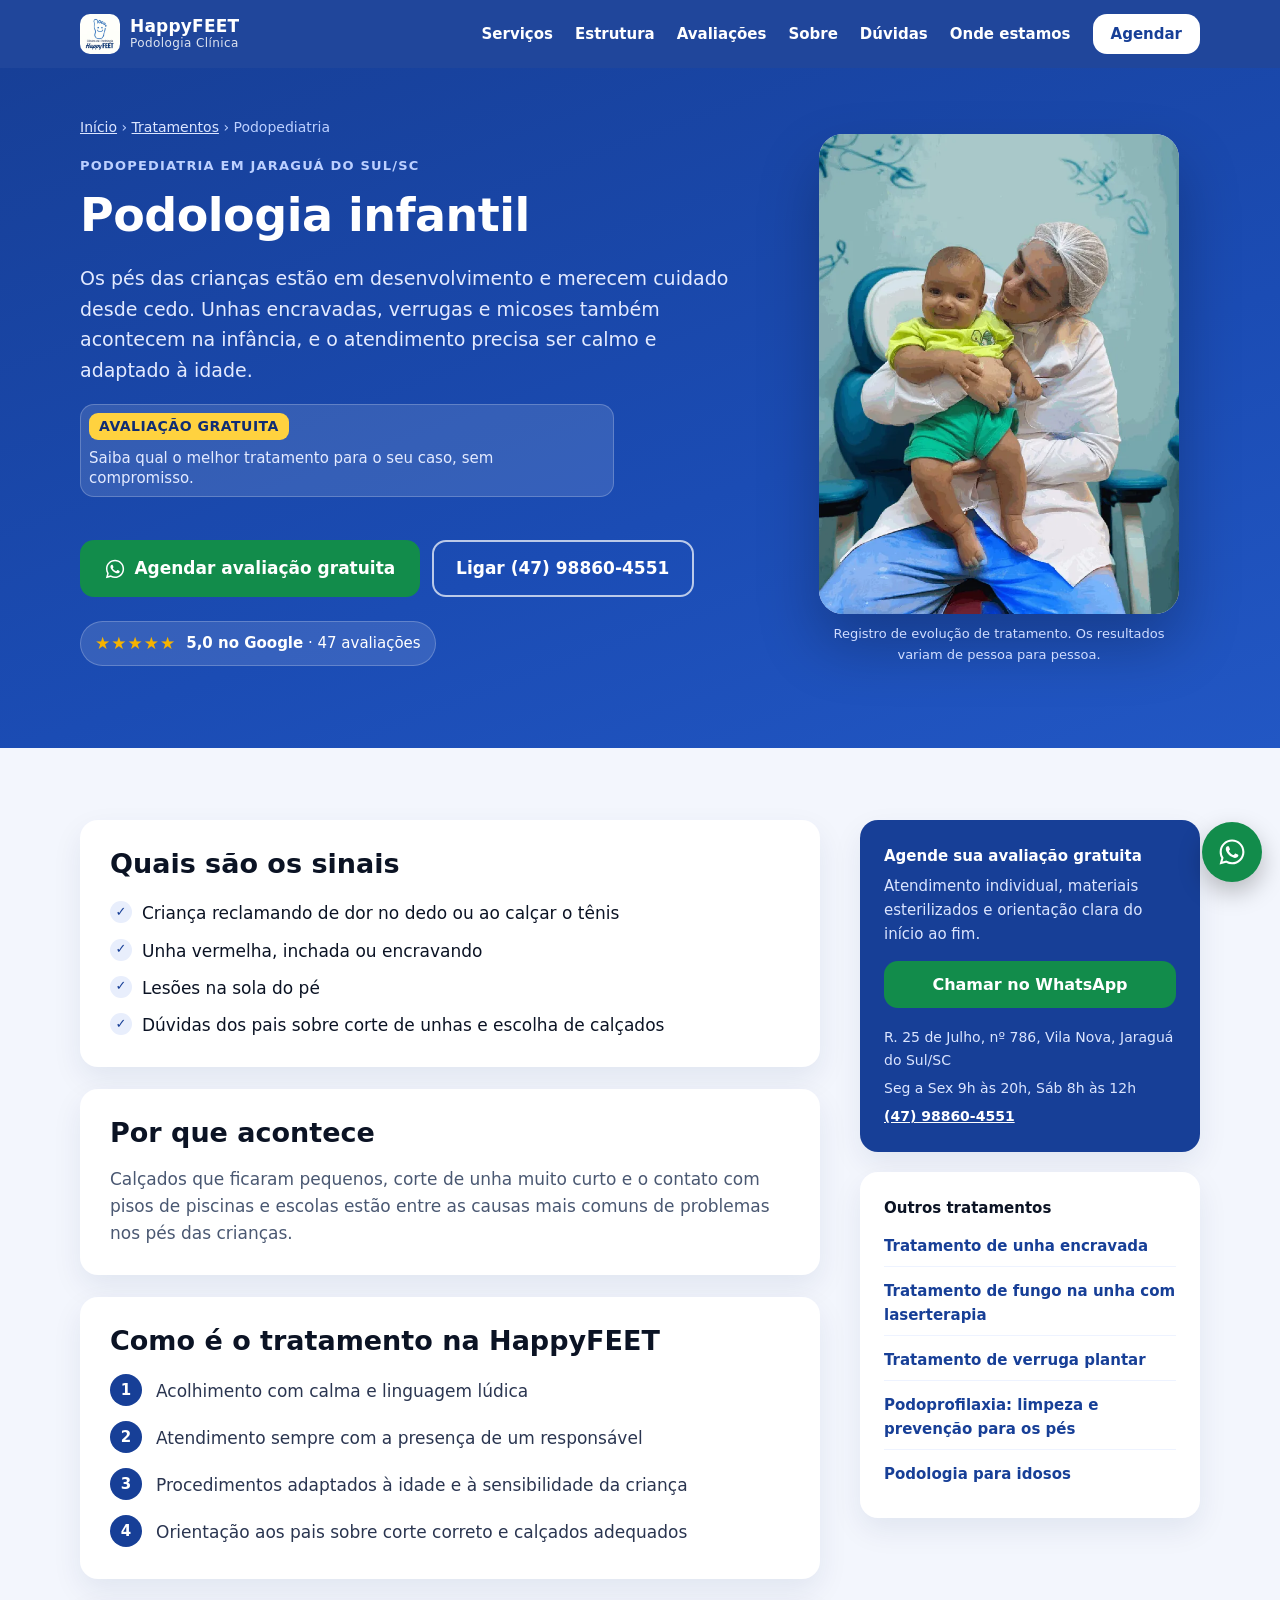
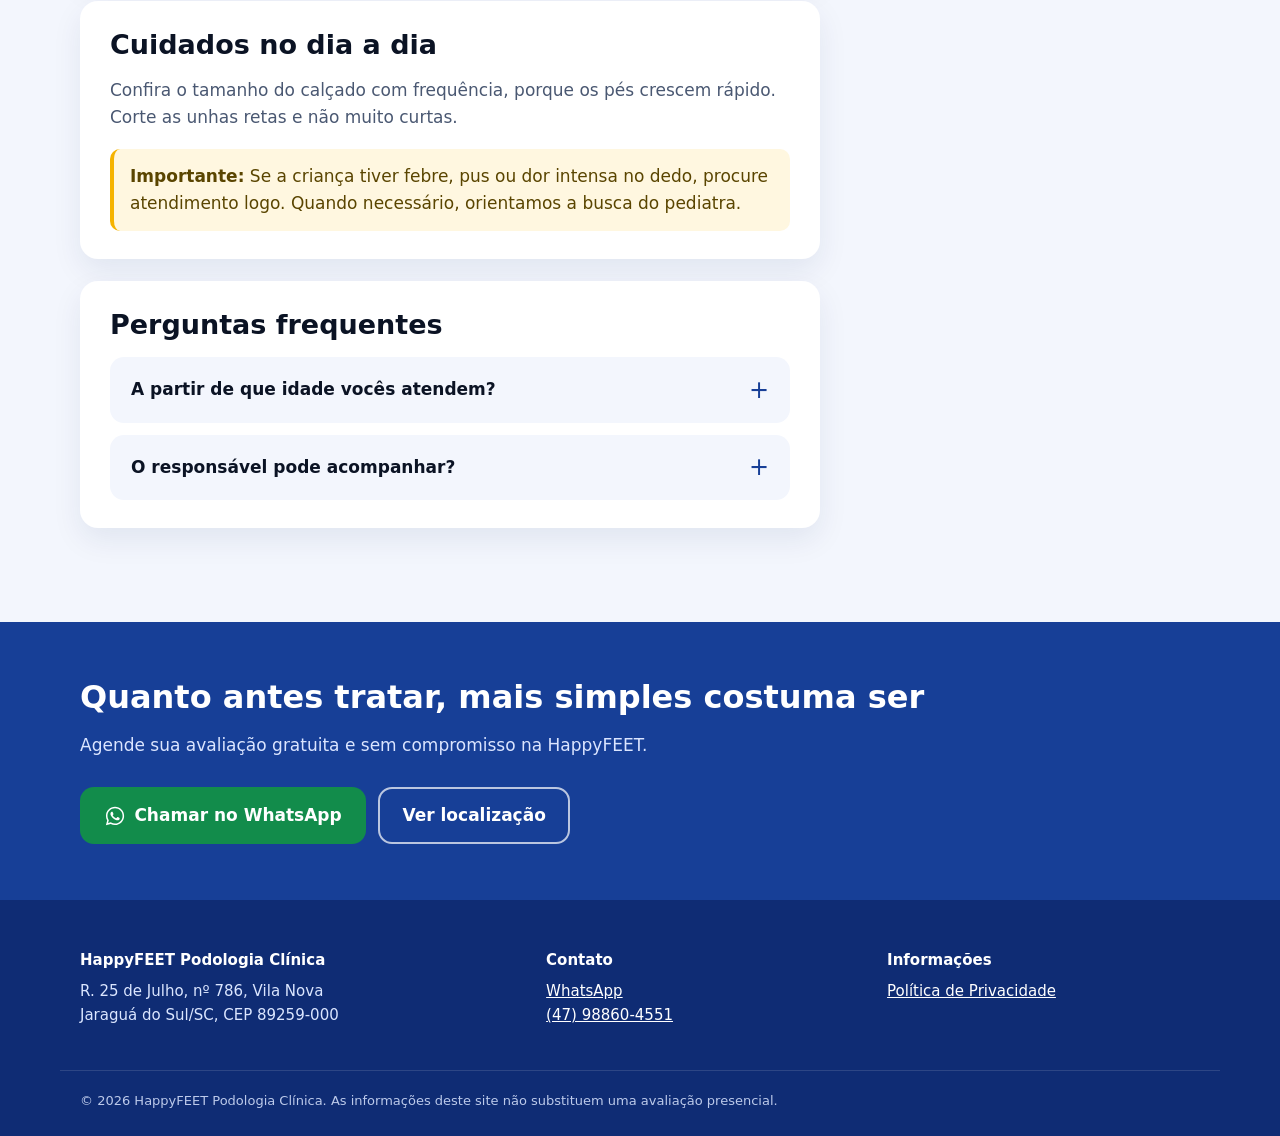
==== atendimento-infantil.html @ 2936e59d "Cria páginas próprias para cada tratamento - Seis páginas (unha encravada, fungo na unha, verruga pl" ====
<!doctype html>
<html lang="pt-BR">
<head>
  <meta charset="utf-8">
  <meta name="viewport" content="width=device-width, initial-scale=1">
  <title>Podologia infantil em Jaraguá do Sul | HappyFEET Podologia Clínica</title>
  <meta name="description" content="Podologia infantil em Jaraguá do Sul/SC: cuidado de unhas de bebês e crianças, unha encravada infantil e orientação aos pais. Avaliação gratuita na HappyFEET.">
  <link rel="canonical" href="https://happyfeet-podologia.netlify.app/atendimento-infantil.html">
  <meta name="theme-color" content="#173f97">
  <meta property="og:type" content="article">
  <meta property="og:locale" content="pt_BR">
  <meta property="og:site_name" content="HappyFEET Podologia Clínica">
  <meta property="og:title" content="Podologia infantil em Jaraguá do Sul | HappyFEET">
  <meta property="og:description" content="Podologia infantil em Jaraguá do Sul/SC: cuidado de unhas de bebês e crianças, unha encravada infantil e orientação aos pais. Avaliação gratuita na HappyFEET.">
  <meta property="og:url" content="https://happyfeet-podologia.netlify.app/atendimento-infantil.html">
  <meta property="og:image" content="https://happyfeet-podologia.netlify.app/assets/og-image.jpg">
  <meta name="twitter:card" content="summary_large_image">
  <link rel="icon" type="image/png" sizes="32x32" href="assets/favicon-32.png">
  <link rel="apple-touch-icon" href="assets/apple-touch-icon.png">
  <link rel="manifest" href="site.webmanifest">
  <link rel="stylesheet" href="styles.css">
  <script>document.documentElement.classList.add("js")</script>
  <script src="config.js"></script>
  <script src="analytics.js"></script>
  <script src="main.js" defer></script>
</head>
<body>
<a class="skip-link" href="#conteudo">Pular para o conteúdo</a>

<header class="header">
  <div class="container header-row">
    <a class="brand" href="./" aria-label="HappyFEET Podologia Clínica, início">
      <img src="assets/logo-happyfeet.webp" alt="" width="40" height="40">
      <span>HappyFEET <small>Podologia Clínica</small></span>
    </a>
    <button class="nav-toggle" type="button" aria-expanded="false" aria-controls="menu" aria-label="Abrir menu">
      <span></span><span></span><span></span>
    </button>
    <nav id="menu" class="nav" aria-label="Menu principal">
      <a href="./#servicos">Serviços</a>
      <a href="./#estrutura">Estrutura</a>
      <a href="./#avaliacoes">Avaliações</a>
      <a href="./#sobre">Sobre</a>
      <a href="./#duvidas">Dúvidas</a>
      <a href="./#local">Onde estamos</a>
      <a class="btn btn-light nav-cta" href="https://wa.me/554788604551" data-wa="Olá! Gostaria de agendar uma avaliação gratuita para atendimento infantil." data-track="whatsapp_header_infantil" target="_blank" rel="noopener">Agendar</a>
    </nav>
  </div>
</header>

<main id="conteudo">

<section class="hero hero-service">
  <div class="container service-hero-grid">
    <div class="hero-text">
      <nav class="breadcrumb" aria-label="Você está em">
        <a href="./">Início</a> <span aria-hidden="true">›</span> <a href="./#servicos">Tratamentos</a> <span aria-hidden="true">›</span> <span aria-current="page">Podopediatria</span>
      </nav>
      <p class="eyebrow">Podopediatria em Jaraguá do Sul/SC</p>
      <h1>Podologia infantil</h1>
      <p class="lead">Os pés das crianças estão em desenvolvimento e merecem cuidado desde cedo. Unhas encravadas, verrugas e micoses também acontecem na infância, e o atendimento precisa ser calmo e adaptado à idade.</p>
      <p class="free-badge"><strong>Avaliação gratuita</strong> Saiba qual o melhor tratamento para o seu caso, sem compromisso.</p>
      <div class="hero-cta">
        <a class="btn btn-whats btn-lg" href="https://wa.me/554788604551" data-wa="Olá! Gostaria de agendar uma avaliação gratuita para atendimento infantil." data-track="whatsapp_hero_infantil" target="_blank" rel="noopener">
          <svg aria-hidden="true" viewBox="0 0 24 24" width="22" height="22"><use href="#i-whats"/></svg>
          Agendar avaliação gratuita
        </a>
        <a class="btn btn-outline-light btn-lg" href="tel:+5547988604551" data-track="telefone_hero_infantil">Ligar (47) 98860-4551</a>
      </div>
      <a class="hero-rating" href="./#avaliacoes">
        <span class="stars" aria-hidden="true">★★★★★</span>
        <span><strong>5,0 no Google</strong> · 47 avaliações</span>
      </a>
    </div>
    <figure class="service-photo">
      <img src="assets/atendimento-infantil.webp" width="675" height="900" alt="Profissional da HappyFEET segurando um bebê sorridente no consultório">
      <figcaption>Registro de evolução de tratamento. Os resultados variam de pessoa para pessoa.</figcaption>
    </figure>
  </div>
</section>

<section class="section">
  <div class="container service-grid">
    <article class="service-content">
      <div class="service-block reveal">
        <h2>Quais são os sinais</h2>
        <ul class="check-list">
          <li>Criança reclamando de dor no dedo ou ao calçar o tênis</li>
          <li>Unha vermelha, inchada ou encravando</li>
          <li>Lesões na sola do pé</li>
          <li>Dúvidas dos pais sobre corte de unhas e escolha de calçados</li>
        </ul>
      </div>
      <div class="service-block reveal">
        <h2>Por que acontece</h2>
        <p>Calçados que ficaram pequenos, corte de unha muito curto e o contato com pisos de piscinas e escolas estão entre as causas mais comuns de problemas nos pés das crianças.</p>
      </div>
      <div class="service-block reveal">
        <h2>Como é o tratamento na HappyFEET</h2>
        <ol class="service-steps">
          <li>Acolhimento com calma e linguagem lúdica</li>
          <li>Atendimento sempre com a presença de um responsável</li>
          <li>Procedimentos adaptados à idade e à sensibilidade da criança</li>
          <li>Orientação aos pais sobre corte correto e calçados adequados</li>
        </ol>
      </div>
      <div class="service-block reveal">
        <h2>Cuidados no dia a dia</h2>
        <p>Confira o tamanho do calçado com frequência, porque os pés crescem rápido. Corte as unhas retas e não muito curtas.</p>
        <p class="notice"><strong>Importante:</strong> Se a criança tiver febre, pus ou dor intensa no dedo, procure atendimento logo. Quando necessário, orientamos a busca do pediatra.</p>
      </div>
      <div class="service-block reveal">
        <h2>Perguntas frequentes</h2>
        <div class="faq">
        <details>
          <summary>A partir de que idade vocês atendem?</summary>
          <p>Atendemos bebês e crianças de todas as idades.</p>
        </details>
        <details>
          <summary>O responsável pode acompanhar?</summary>
          <p>Sim. A presença de um responsável é obrigatória durante todo o atendimento.</p>
        </details>
        </div>
      </div>
    </article>
    <aside class="service-aside">
      <div class="aside-card">
        <p class="aside-title">Agende sua avaliação gratuita</p>
        <p>Atendimento individual, materiais esterilizados e orientação clara do início ao fim.</p>
        <a class="btn btn-whats" href="https://wa.me/554788604551" data-wa="Olá! Gostaria de agendar uma avaliação gratuita para atendimento infantil." data-track="whatsapp_aside_infantil" target="_blank" rel="noopener">Chamar no WhatsApp</a>
        <ul class="aside-info">
          <li>R. 25 de Julho, nº 786, Vila Nova, Jaraguá do Sul/SC</li>
          <li>Seg a Sex 9h às 20h, Sáb 8h às 12h</li>
          <li><a href="tel:+5547988604551" data-track="telefone_aside_infantil">(47) 98860-4551</a></li>
        </ul>
      </div>
      <div class="aside-card aside-light">
        <p class="aside-title">Outros tratamentos</p>
        <ul class="aside-links">
        <li><a href="unha-encravada.html">Tratamento de unha encravada</a></li>
        <li><a href="fungo-na-unha.html">Tratamento de fungo na unha com laserterapia</a></li>
        <li><a href="verruga-plantar.html">Tratamento de verruga plantar</a></li>
        <li><a href="podoprofilaxia.html">Podoprofilaxia: limpeza e prevenção para os pés</a></li>
        <li><a href="cuidados-para-idosos.html">Podologia para idosos</a></li>
        </ul>
      </div>
    </aside>
  </div>
</section>

<section class="cta-band">
  <div class="container cta-row">
    <div>
      <h2>Quanto antes tratar, mais simples costuma ser</h2>
      <p>Agende sua avaliação gratuita e sem compromisso na HappyFEET.</p>
    </div>
    <div class="cta-actions">
      <a class="btn btn-whats btn-lg" href="https://wa.me/554788604551" data-wa="Olá! Gostaria de agendar uma avaliação gratuita para atendimento infantil." data-track="whatsapp_cta_infantil" target="_blank" rel="noopener">
        <svg aria-hidden="true" viewBox="0 0 24 24" width="22" height="22"><use href="#i-whats"/></svg>
        Chamar no WhatsApp
      </a>
      <a class="btn btn-outline-light btn-lg" href="./#local">Ver localização</a>
    </div>
  </div>
</section>

</main>

<footer class="footer">
  <div class="container footer-grid">
    <div>
      <p class="footer-brand">HappyFEET Podologia Clínica</p>
      <p>R. 25 de Julho, nº 786, Vila Nova<br>Jaraguá do Sul/SC, CEP 89259-000</p>
    </div>
    <div>
      <p class="footer-title">Contato</p>
      <p><a href="https://wa.me/554788604551" data-wa data-track="whatsapp_footer_infantil" target="_blank" rel="noopener">WhatsApp</a><br>
         <a href="tel:+5547988604551" data-track="telefone_footer_infantil">(47) 98860-4551</a></p>
    </div>
    <div>
      <p class="footer-title">Informações</p>
      <p><a href="privacidade.html">Política de Privacidade</a><br>
         <button type="button" class="link-btn" data-open-consent hidden>Preferências de cookies</button></p>
    </div>
  </div>
  <div class="container footer-bottom">
    <p>© <span data-year>2026</span> HappyFEET Podologia Clínica. As informações deste site não substituem uma avaliação presencial.</p>
  </div>
</footer>

<a class="whats-float" href="https://wa.me/554788604551" data-wa="Olá! Gostaria de agendar uma avaliação gratuita para atendimento infantil." data-track="whatsapp_flutuante_infantil" target="_blank" rel="noopener" aria-label="Agendar pelo WhatsApp">
  <svg aria-hidden="true" viewBox="0 0 24 24" width="30" height="30"><use href="#i-whats"/></svg>
</a>

<div class="consent" role="dialog" aria-live="polite" aria-label="Aviso de cookies" hidden>
  <p>Usamos cookies para medir as visitas e melhorar nossos anúncios. Você pode aceitar ou recusar. <a href="privacidade.html">Saiba mais</a>.</p>
  <div class="consent-actions">
    <button type="button" class="btn btn-ghost" data-consent="denied">Recusar</button>
    <button type="button" class="btn btn-primary" data-consent="granted">Aceitar</button>
  </div>
</div>

<svg width="0" height="0" style="position:absolute" aria-hidden="true">
  <symbol id="i-whats" viewBox="0 0 24 24"><path fill="currentColor" d="M12.04 2C6.58 2 2.13 6.45 2.13 11.91c0 1.75.46 3.45 1.32 4.95L2.05 22l5.25-1.38a9.9 9.9 0 0 0 4.74 1.21c5.46 0 9.91-4.45 9.91-9.91C21.95 6.45 17.5 2 12.04 2Zm0 18.15c-1.48 0-2.93-.4-4.2-1.15l-.3-.18-3.12.82.83-3.04-.2-.31a8.23 8.23 0 0 1-1.26-4.38c0-4.54 3.7-8.24 8.25-8.24 4.54 0 8.24 3.7 8.24 8.24 0 4.55-3.7 8.24-8.24 8.24Zm4.52-6.16c-.25-.12-1.47-.72-1.7-.81-.22-.08-.39-.12-.55.13-.17.24-.64.8-.78.97-.14.17-.29.19-.54.06-.25-.12-1.05-.39-1.99-1.23-.74-.66-1.23-1.47-1.38-1.72-.14-.25-.01-.38.11-.5.11-.11.25-.29.37-.43.13-.15.17-.25.25-.42.08-.17.04-.31-.02-.43-.06-.13-.55-1.34-.76-1.83-.2-.48-.4-.42-.55-.42h-.47c-.17 0-.43.06-.66.31-.22.25-.86.85-.86 2.07 0 1.22.89 2.4 1.01 2.56.12.17 1.75 2.67 4.23 3.74.59.26 1.05.41 1.41.52.59.19 1.13.16 1.56.1.48-.07 1.47-.6 1.67-1.18.21-.58.21-1.07.15-1.18-.06-.1-.23-.16-.48-.29Z"/></symbol>
  <symbol id="i-shield" viewBox="0 0 24 24"><path fill="none" stroke="currentColor" stroke-width="1.8" stroke-linecap="round" stroke-linejoin="round" d="M12 3 5 6v5c0 4.5 3 8.5 7 10 4-1.5 7-5.5 7-10V6l-7-3Z"/><path fill="none" stroke="currentColor" stroke-width="1.8" stroke-linecap="round" stroke-linejoin="round" d="m9 12 2 2 4-4"/></symbol>
  <symbol id="i-heart" viewBox="0 0 24 24"><path fill="none" stroke="currentColor" stroke-width="1.8" stroke-linejoin="round" d="M12 20s-7-4.4-7-10a4 4 0 0 1 7-2.6A4 4 0 0 1 19 10c0 5.6-7 10-7 10Z"/></symbol>
  <symbol id="i-spark" viewBox="0 0 24 24"><path fill="none" stroke="currentColor" stroke-width="1.8" stroke-linecap="round" stroke-linejoin="round" d="M12 3v4M12 17v4M3 12h4M17 12h4M5.6 5.6l2.8 2.8M15.6 15.6l2.8 2.8M5.6 18.4l2.8-2.8M15.6 8.4l2.8-2.8"/></symbol>
  <symbol id="i-family" viewBox="0 0 24 24"><g fill="none" stroke="currentColor" stroke-width="1.8" stroke-linecap="round"><circle cx="8" cy="6" r="2.5"/><circle cx="17" cy="9" r="2"/><path d="M3.5 20v-4a4.5 4.5 0 0 1 9 0v4M13.5 20v-3a3.5 3.5 0 0 1 7 0v3"/></g></symbol>
  <symbol id="i-snow" viewBox="0 0 24 24"><path fill="none" stroke="currentColor" stroke-width="1.8" stroke-linecap="round" d="M12 3v18M4.2 7.5l15.6 9M4.2 16.5l15.6-9M9.5 4.5 12 7l2.5-2.5M9.5 19.5 12 17l2.5 2.5"/></symbol>
  <symbol id="i-access" viewBox="0 0 24 24"><g fill="none" stroke="currentColor" stroke-width="1.8" stroke-linecap="round" stroke-linejoin="round"><circle cx="12" cy="4.5" r="1.8"/><path d="M12 7.5v6h5l2 5M12 10h4.5M9 11.2a5 5 0 1 0 6.6 6.6"/></g></symbol>
  <symbol id="i-car" viewBox="0 0 24 24"><g fill="none" stroke="currentColor" stroke-width="1.8" stroke-linecap="round" stroke-linejoin="round"><path d="M5 16V11l2-5h10l2 5v5M5 16h14M5 16v2.5M19 16v2.5M4 11h16"/><circle cx="8" cy="13.5" r=".6"/><circle cx="16" cy="13.5" r=".6"/></g></symbol>
  <symbol id="i-wifi" viewBox="0 0 24 24"><g fill="none" stroke="currentColor" stroke-width="1.8" stroke-linecap="round"><path d="M2.5 9a14 14 0 0 1 19 0M5.5 12.5a9.5 9.5 0 0 1 13 0M8.6 16a5 5 0 0 1 6.8 0"/><circle cx="12" cy="19" r=".8" fill="currentColor"/></g></symbol>
  <symbol id="i-card" viewBox="0 0 24 24"><g fill="none" stroke="currentColor" stroke-width="1.8" stroke-linecap="round"><rect x="3" y="5.5" width="18" height="13" rx="2.5"/><path d="M3 10h18M7 15h4"/></g></symbol>
  <symbol id="i-google" viewBox="0 0 24 24"><path fill="#4285F4" d="M22.5 12.3c0-.8-.1-1.5-.2-2.2H12v4.2h5.9a5 5 0 0 1-2.2 3.3v2.7h3.5c2.1-1.9 3.3-4.7 3.3-8Z"/><path fill="#34A853" d="M12 23c3 0 5.5-1 7.2-2.7l-3.5-2.7c-1 .7-2.2 1-3.7 1-2.9 0-5.3-1.9-6.2-4.5H2.2v2.8A11 11 0 0 0 12 23Z"/><path fill="#FBBC05" d="M5.8 14.1a6.6 6.6 0 0 1 0-4.2V7.1H2.2a11 11 0 0 0 0 9.8l3.6-2.8Z"/><path fill="#EA4335" d="M12 5.4c1.6 0 3.1.6 4.2 1.7l3.1-3.1A11 11 0 0 0 2.2 7.1l3.6 2.8C6.7 7.3 9.1 5.4 12 5.4Z"/></symbol>
</svg>

<script type="application/ld+json">
[
  {
    "@context": "https://schema.org",
    "@type": "MedicalWebPage",
    "name": "Podologia infantil",
    "url": "https://happyfeet-podologia.netlify.app/atendimento-infantil.html",
    "description": "Podologia infantil em Jaraguá do Sul/SC: cuidado de unhas de bebês e crianças, unha encravada infantil e orientação aos pais. Avaliação gratuita na HappyFEET.",
    "inLanguage": "pt-BR",
    "about": {
      "@type": "MedicalProcedure",
      "name": "Podologia infantil"
    },
    "publisher": {
      "@id": "https://happyfeet-podologia.netlify.app/#clinica"
    }
  },
  {
    "@context": "https://schema.org",
    "@type": "BreadcrumbList",
    "itemListElement": [
      {
        "@type": "ListItem",
        "position": 1,
        "name": "Início",
        "item": "https://happyfeet-podologia.netlify.app/"
      },
      {
        "@type": "ListItem",
        "position": 2,
        "name": "Tratamentos",
        "item": "https://happyfeet-podologia.netlify.app/#servicos"
      },
      {
        "@type": "ListItem",
        "position": 3,
        "name": "Podologia infantil",
        "item": "https://happyfeet-podologia.netlify.app/atendimento-infantil.html"
      }
    ]
  },
  {
    "@context": "https://schema.org",
    "@type": "FAQPage",
    "mainEntity": [
      {
        "@type": "Question",
        "name": "A partir de que idade vocês atendem?",
        "acceptedAnswer": {
          "@type": "Answer",
          "text": "Atendemos bebês e crianças de todas as idades."
        }
      },
      {
        "@type": "Question",
        "name": "O responsável pode acompanhar?",
        "acceptedAnswer": {
          "@type": "Answer",
          "text": "Sim. A presença de um responsável é obrigatória durante todo o atendimento."
        }
      }
    ]
  }
]
</script>
</body>
</html>
---- styles.css ----
/* HappyFEET Podologia Clínica */
:root{
  --blue:#173f97;
  --blue-dark:#0f2c74;
  --blue-soft:#e8eefc;
  --accent:#2f6fd6;
  --ink:#0b1324;
  --muted:#4a5872;
  --bg:#f3f6fd;
  --white:#fff;
  --whats:#128c4b;
  --whats-hover:#0e753e;
  --radius:18px;
  --shadow:0 12px 30px rgba(6,33,92,.08);
  --header-h:68px;
}
*{box-sizing:border-box}
html{scroll-behavior:smooth;scroll-padding-top:calc(var(--header-h) + 12px)}
@media (prefers-reduced-motion:reduce){html{scroll-behavior:auto}*{transition:none!important}}
body{margin:0;font-family:system-ui,-apple-system,"Segoe UI",Roboto,Ubuntu,"Helvetica Neue",Arial,sans-serif;font-size:17px;line-height:1.6;color:var(--ink);background:var(--white);-webkit-font-smoothing:antialiased}
img{max-width:100%;height:auto;display:block}
a{color:var(--blue)}
h1,h2,h3,h4{line-height:1.2;margin:0 0 .5em}
p{margin:0 0 1em}
:focus-visible{outline:3px solid var(--accent);outline-offset:3px;border-radius:6px}

.container{max-width:1160px;margin:0 auto;padding:0 20px}
.narrow{max-width:820px}
.sr-only{position:absolute;width:1px;height:1px;overflow:hidden;clip:rect(0 0 0 0);white-space:nowrap}
.skip-link{position:absolute;left:12px;top:-60px;z-index:100;background:var(--white);color:var(--blue);padding:10px 14px;border-radius:10px;font-weight:700}
.skip-link:focus{top:12px}

/* Botões */
.btn{display:inline-flex;align-items:center;justify-content:center;gap:.5rem;padding:.75rem 1.2rem;border-radius:14px;font:inherit;font-weight:700;font-size:16px;line-height:1.2;text-decoration:none;border:2px solid transparent;cursor:pointer;transition:transform .2s,box-shadow .2s,background-color .2s}
.btn:hover{transform:translateY(-1px);box-shadow:0 8px 20px rgba(0,0,0,.12)}
.btn-lg{padding:.95rem 1.4rem;font-size:17px}
.btn-primary{background:var(--blue);color:var(--white)}
.btn-primary:hover{background:var(--blue-dark)}
.btn-whats{background:var(--whats);color:var(--white)}
.btn-whats:hover{background:var(--whats-hover)}
.btn-light{background:var(--white);color:var(--blue)}
.btn-outline-light{background:transparent;color:var(--white);border-color:rgba(255,255,255,.7)}
.btn-outline-light:hover{background:rgba(255,255,255,.12)}
.btn-ghost{background:var(--white);color:var(--blue);border-color:#c9d6f3}
.btn-ghost:hover{border-color:var(--blue)}
.link-btn{background:none;border:0;padding:0;font:inherit;color:inherit;text-decoration:underline;cursor:pointer}

/* Cabeçalho */
.header{position:sticky;top:0;z-index:50;background:rgba(23,63,151,.96);backdrop-filter:saturate(120%) blur(8px)}
.header-row{display:flex;align-items:center;justify-content:space-between;min-height:var(--header-h);gap:16px}
.brand{display:flex;align-items:center;gap:10px;color:var(--white);text-decoration:none;font-weight:800;letter-spacing:.2px}
.brand img{width:40px;height:40px;border-radius:10px;background:var(--white)}
.brand small{display:block;font-weight:500;font-size:12px;opacity:.85;letter-spacing:.4px}
.brand span{line-height:1.15}
.nav{display:flex;align-items:center;gap:22px}
.nav a{color:var(--white);text-decoration:none;font-weight:600;font-size:15px}
.nav a:not(.btn):hover{text-decoration:underline;text-underline-offset:4px}
.nav .nav-cta{color:var(--blue);padding:.55rem 1rem}
.nav-toggle{display:none;background:none;border:0;padding:10px;cursor:pointer}
.nav-toggle span{display:block;width:24px;height:2px;background:var(--white);margin:5px 0;transition:transform .2s,opacity .2s}
.nav-toggle[aria-expanded="true"] span:nth-child(1){transform:translateY(7px) rotate(45deg)}
.nav-toggle[aria-expanded="true"] span:nth-child(2){opacity:0}
.nav-toggle[aria-expanded="true"] span:nth-child(3){transform:translateY(-7px) rotate(-45deg)}

/* Hero */
.hero{background:linear-gradient(160deg,var(--blue) 0%,#1b4cb4 60%,#2257c4 100%);color:var(--white);padding:64px 0 72px;overflow:hidden}
.hero-grid{display:grid;grid-template-columns:1.15fr .85fr;gap:48px;align-items:center}
.eyebrow{text-transform:uppercase;letter-spacing:1.2px;font-size:13px;font-weight:700;color:#bcd0ff;margin-bottom:.8em}
.eyebrow-dark{color:var(--accent)}
.hero h1{font-size:clamp(32px,4.4vw,52px);letter-spacing:-.5px;margin-bottom:.45em}
.lead{font-size:clamp(17px,1.6vw,19px);color:#e3eaff;max-width:56ch}
.hero-cta{display:flex;flex-wrap:wrap;gap:12px;margin:28px 0 24px}
.hero-points{list-style:none;padding:0;margin:0;display:flex;flex-wrap:wrap;gap:8px 22px;font-size:15px;color:#dbe5ff}
.hero-points li::before{content:"✓";margin-right:6px;font-weight:800;color:#8fe3b4}
.hero-photo{margin:0;position:relative;justify-self:center;width:min(100%,400px)}
.hero-photo img{width:100%;aspect-ratio:4/5;object-fit:cover;object-position:50% 72%;border-radius:28px;box-shadow:0 30px 60px rgba(0,0,0,.25)}
.hero-photo figcaption{position:relative;margin:-28px 20px 0;background:var(--white);color:var(--ink);border-radius:16px;padding:12px 16px;font-size:14px;line-height:1.35;box-shadow:var(--shadow);text-align:center}
.hero-photo figcaption strong{display:block;font-size:15px;color:var(--blue)}

/* Faixa de confiança */
.trust{background:var(--white);border-bottom:1px solid #e6ecfa}
.trust-grid{display:grid;grid-template-columns:repeat(4,1fr);gap:20px;padding-top:26px;padding-bottom:26px}
.trust-item{display:flex;gap:12px;align-items:flex-start}
.trust-item svg{flex:none;width:34px;height:34px;color:var(--blue);background:var(--blue-soft);border-radius:10px;padding:6px}
.trust-item strong{display:block;font-size:15px}
.trust-item span{font-size:14px;color:var(--muted);line-height:1.4}

/* Seções */
.section{padding:72px 0;background:var(--bg)}
.section-white{background:var(--white)}
.section-head{max-width:720px;margin-bottom:36px}
.section-head h2{font-size:clamp(26px,3vw,36px);letter-spacing:-.3px}
.section-head p{color:var(--muted)}

/* Cards de serviços */
.cards{display:grid;grid-template-columns:repeat(3,1fr);gap:24px}
.card{background:var(--white);border-radius:var(--radius);box-shadow:var(--shadow);overflow:hidden;display:flex;flex-direction:column}
.thumb{position:relative;aspect-ratio:1/1;background:var(--blue-soft);overflow:hidden}
.thumb img{position:absolute;inset:0;width:100%;height:100%;object-fit:contain}
.card-body{padding:20px 22px 22px;display:flex;flex-direction:column;flex:1}
.tag{font-size:12px;font-weight:700;text-transform:uppercase;letter-spacing:.8px;color:var(--accent);margin-bottom:.4em}
.card h3{font-size:21px}
.card-body p:not(.tag){color:var(--muted);font-size:16px}
.card-link{margin-top:auto;font-weight:700;text-decoration:none;display:inline-flex;align-items:center;gap:6px}
.card-link::after{content:"→";transition:transform .2s}
.card-link:hover::after{transform:translateX(4px)}

/* Passos */
.steps{list-style:none;padding:0;margin:0;display:grid;grid-template-columns:repeat(4,1fr);gap:24px;counter-reset:none}
.steps li{background:var(--bg);border-radius:var(--radius);padding:24px}
.step-n{display:inline-grid;place-items:center;width:40px;height:40px;border-radius:50%;background:var(--blue);color:var(--white);font-weight:800;margin-bottom:14px}
.steps h3{font-size:19px}
.steps p{color:var(--muted);font-size:16px;margin:0}

/* Sobre */
.about-grid{display:grid;grid-template-columns:.8fr 1.2fr;gap:56px;align-items:center}
.about-media img{width:100%;max-width:380px;aspect-ratio:4/5;object-fit:cover;object-position:50% 40%;border-radius:24px;box-shadow:var(--shadow);margin:0 auto}
.about-text h2{font-size:clamp(26px,3vw,36px)}
.about-text p{color:var(--muted)}
.check-list{list-style:none;padding:0;margin:20px 0 0;display:grid;gap:10px}
.check-list li{padding-left:32px;position:relative}
.check-list li::before{content:"✓";position:absolute;left:0;top:1px;width:22px;height:22px;border-radius:50%;background:var(--blue-soft);color:var(--blue);display:grid;place-items:center;font-size:13px;font-weight:800}

/* FAQ */
.faq{display:grid;gap:12px}
.faq details{background:var(--bg);border-radius:14px;padding:0 20px;border:1px solid transparent}
.faq details[open]{background:var(--white);border-color:#d8e2f8;box-shadow:var(--shadow)}
.faq summary{cursor:pointer;list-style:none;padding:18px 32px 18px 0;font-weight:700;position:relative}
.faq summary::-webkit-details-marker{display:none}
.faq summary::after{content:"+";position:absolute;right:0;top:50%;transform:translateY(-50%);font-size:24px;font-weight:400;color:var(--blue)}
.faq details[open] summary::after{content:"−"}
.faq details p{color:var(--muted);padding-bottom:18px;margin:0}

/* Faixa de chamada */
.cta-band{background:var(--blue);color:var(--white);padding:56px 0}
.cta-row{display:flex;align-items:center;justify-content:space-between;gap:28px;flex-wrap:wrap}
.cta-row h2{font-size:clamp(24px,2.8vw,32px)}
.cta-row p{color:#dbe5ff;max-width:56ch;margin:0}
.cta-actions{display:flex;flex-wrap:wrap;gap:12px}

/* Localização */
.local-grid{display:grid;grid-template-columns:1.2fr .8fr;gap:32px;align-items:start}
.map-wrap{border-radius:var(--radius);overflow:hidden;box-shadow:var(--shadow);background:var(--blue-soft)}
.map-wrap iframe{display:block;width:100%;height:420px;border:0}
.local-info h3{font-size:22px}
.local-info address{font-style:normal;color:var(--muted);margin-bottom:20px}
.local-info address a{font-weight:700;text-decoration:none}
.local-info h4{font-size:16px;margin-bottom:8px}
.hours{width:100%;border-collapse:collapse;background:var(--white);border-radius:12px;overflow:hidden;box-shadow:var(--shadow)}
.hours th,.hours td{padding:11px 14px;border-bottom:1px solid #eef3ff;text-align:left;font-weight:400}
.hours td{text-align:right;white-space:nowrap}
.hours tr:last-child th,.hours tr:last-child td{border-bottom:0}
.hours tr.today{background:var(--blue-soft)}
.hours tr.today th{font-weight:700}
.hours tr.today th::after{content:" (hoje)";color:var(--blue);font-size:13px}
.local-cta{display:flex;flex-wrap:wrap;gap:10px;margin-top:20px}
.copy-status{min-height:1.4em;margin:8px 0 0;font-size:14px;color:var(--whats);font-weight:600}
.reviews-link{display:inline-block;margin-top:6px;font-weight:700}

/* Rodapé */
.footer{background:var(--blue-dark);color:#dbe6ff;font-size:15px;padding:48px 0 24px}
.footer a{color:var(--white)}
.footer-grid{display:grid;grid-template-columns:1.4fr 1fr 1fr;gap:28px}
.footer-brand,.footer-title{font-weight:800;color:var(--white);margin-bottom:.5em}
.footer-bottom{border-top:1px solid rgba(255,255,255,.15);margin-top:28px;padding-top:20px;font-size:13px;opacity:.85}
.footer-bottom p{margin:0}

/* WhatsApp flutuante */
.whats-float{position:fixed;right:18px;bottom:18px;z-index:60;width:60px;height:60px;border-radius:50%;background:var(--whats);color:var(--white);display:grid;place-items:center;box-shadow:0 10px 25px rgba(0,0,0,.25);transition:transform .2s}
.whats-float:hover{transform:scale(1.07)}

/* Aviso de cookies */
.consent{position:fixed;left:16px;right:16px;bottom:16px;z-index:70;max-width:560px;background:var(--white);color:var(--ink);border-radius:16px;box-shadow:0 20px 50px rgba(6,33,92,.25);padding:18px 20px;font-size:15px}
.consent p{margin:0 0 12px}
.consent-actions{display:flex;gap:10px;justify-content:flex-end}
.consent-open .whats-float{bottom:170px}

/* Páginas internas */
.page{padding:56px 0 72px}
.page h1{font-size:clamp(28px,3.4vw,40px);color:var(--blue)}
.page h2{font-size:22px;margin-top:1.6em}
.page p,.page li{color:#2a3550}

/* Responsivo */
@media (max-width:1000px){
  .cards{grid-template-columns:repeat(2,1fr)}
  .steps{grid-template-columns:repeat(2,1fr)}
  .trust-grid{grid-template-columns:repeat(2,1fr)}
}
@media (max-width:860px){
  .nav-toggle{display:block}
  .nav{position:absolute;top:var(--header-h);left:0;right:0;background:var(--blue);flex-direction:column;align-items:stretch;gap:0;padding:8px 20px 20px;box-shadow:0 16px 30px rgba(0,0,0,.2);display:none}
  .nav.open{display:flex}
  .nav a:not(.btn){padding:14px 0;border-bottom:1px solid rgba(255,255,255,.12)}
  .nav .nav-cta{margin-top:14px}
  .hero{padding:40px 0 56px}
  .hero-grid,.about-grid,.local-grid{grid-template-columns:1fr;gap:32px}
  .hero-photo{width:min(100%,340px)}
  .about-media{order:2}
  .map-wrap iframe{height:300px}
  .footer-grid{grid-template-columns:1fr}
}
@media (max-width:600px){
  body{font-size:16px}
  .section{padding:56px 0}
  .cards,.steps,.trust-grid{grid-template-columns:1fr}
  .hero-cta .btn,.cta-actions .btn{width:100%}
  .cta-actions{width:100%}
  .whats-float{width:56px;height:56px;right:14px;bottom:14px}
}

/* Estrutura */
.structure{background:linear-gradient(160deg,var(--blue-dark) 0%,var(--blue) 100%);color:var(--white);padding:80px 0}
.structure-grid{display:grid;grid-template-columns:.85fr 1.15fr;gap:56px;align-items:center}
.structure-photo{margin:0;position:relative;justify-self:center;width:min(100%,420px)}
.structure-photo img{width:100%;aspect-ratio:4/5;object-fit:cover;object-position:50% 60%;border-radius:28px;box-shadow:0 30px 60px rgba(0,0,0,.3)}
.structure-photo figcaption{position:absolute;left:18px;top:18px;background:rgba(255,255,255,.95);color:var(--blue);font-weight:700;font-size:14px;padding:6px 14px;border-radius:999px}
.structure-text h2{font-size:clamp(26px,3vw,38px);letter-spacing:-.3px}
.structure-text > p{color:#dbe5ff;max-width:52ch}
.feature-list{list-style:none;padding:0;margin:28px 0 0;display:grid;grid-template-columns:1fr 1fr;gap:14px}
.feature-list li{display:flex;gap:12px;align-items:flex-start;background:rgba(255,255,255,.08);border:1px solid rgba(255,255,255,.14);border-radius:16px;padding:14px 16px;transition:background-color .2s,transform .2s}
.feature-list li:hover{background:rgba(255,255,255,.14);transform:translateY(-2px)}
.feature-list svg{flex:none;width:36px;height:36px;padding:7px;border-radius:10px;background:var(--white);color:var(--blue)}
.feature-list strong{display:block;font-size:16px}
.feature-list span{font-size:14px;color:#cfdcff;line-height:1.4}

/* Avaliações */
.section-head.center{text-align:center;margin-left:auto;margin-right:auto}
.carousel{position:relative}
.reviews{list-style:none;margin:0;padding:6px 4px 18px;display:grid;grid-auto-flow:column;grid-auto-columns:calc((100% - 48px)/3);gap:24px;overflow-x:auto;scroll-snap-type:x mandatory;scrollbar-width:none;scroll-behavior:smooth}
.reviews::-webkit-scrollbar{display:none}
.review{scroll-snap-align:start;background:var(--bg);border:1px solid #e1e8f8;border-radius:var(--radius);padding:22px;display:flex;flex-direction:column;transition:transform .2s,box-shadow .2s}
.review:hover{transform:translateY(-3px);box-shadow:var(--shadow)}
.review-head{display:flex;align-items:center;gap:12px}
.review-head div{flex:1;line-height:1.3}
.review-head strong{display:block}
.review-head div span{font-size:13px;color:var(--muted)}
.avatar{width:42px;height:42px;border-radius:50%;background:var(--c,var(--blue));color:var(--white);display:grid;place-items:center;font-weight:700;font-size:18px}
.g-logo{width:22px;height:22px;flex:none}
.stars{color:#f5b301;font-size:20px;letter-spacing:2px;margin:14px 0 6px}
.review blockquote{margin:0}
.review blockquote p{margin:0;color:#2a3550}
.carousel-btn{position:absolute;top:50%;transform:translateY(-60%);z-index:2;width:44px;height:44px;border-radius:50%;border:0;background:var(--blue);color:var(--white);font-size:28px;line-height:1;cursor:pointer;box-shadow:0 8px 20px rgba(6,33,92,.25);display:grid;place-items:center;padding-bottom:4px}
.carousel-btn:disabled{opacity:.3;cursor:default}
.carousel-btn.prev{left:-62px}
.carousel-btn.next{right:-62px}
@media (max-width:1300px){.carousel{padding:0 56px}.carousel-btn.prev{left:0}.carousel-btn.next{right:0}}
.reviews-cta{display:flex;flex-wrap:wrap;gap:12px;justify-content:center;margin-top:20px}

/* Animação de entrada */
.js .reveal{opacity:0;transform:translateY(24px);transition:opacity .7s ease,transform .7s ease}
.js .reveal.visible{opacity:1;transform:none}
@media (prefers-reduced-motion:reduce){.js .reveal{opacity:1;transform:none}}

@media (max-width:1000px){
  .reviews{grid-auto-columns:calc((100% - 24px)/2)}
}
@media (max-width:860px){
  .structure{padding:56px 0}
  .structure-grid{grid-template-columns:1fr;gap:36px}
  .structure-photo{width:min(100%,360px)}
}
@media (max-width:600px){
  .feature-list{grid-template-columns:1fr}
  .reviews{grid-auto-columns:86%}
  .carousel{padding:0}
  .carousel-btn{display:none}
  .reviews-cta .btn{width:100%}
}

/* Selos de nota do Google */
.rating-badge{display:inline-grid;grid-template-columns:auto auto;grid-template-rows:auto auto;column-gap:14px;align-items:center;margin-top:18px;padding:14px 22px;background:var(--white);border:1px solid #e1e8f8;border-radius:18px;box-shadow:var(--shadow);text-decoration:none;color:var(--ink);text-align:left;transition:transform .2s}
.rating-badge:hover{transform:translateY(-2px)}
.g-logo-lg{grid-row:1/3;width:40px;height:40px}
.rating-main{display:flex;align-items:center;gap:10px}
.rating-main strong{font-size:30px;line-height:1}
.rating-main .stars{margin:0;font-size:24px}
.rating-sub{font-size:14px;color:var(--muted)}
.rating-sub strong{color:var(--ink)}
.hero-rating{display:inline-flex;align-items:center;gap:10px;margin:0 0 18px;padding:8px 14px;border-radius:999px;background:rgba(255,255,255,.12);border:1px solid rgba(255,255,255,.22);color:var(--white);text-decoration:none;font-size:15px}
.hero-rating:hover{background:rgba(255,255,255,.2)}
.hero-rating .stars{margin:0;font-size:17px;letter-spacing:1px}

/* Selo de avaliação gratuita */
.free-badge{display:inline-flex;flex-wrap:wrap;align-items:center;gap:8px 10px;margin:0 0 1em;padding:8px 14px 8px 8px;border-radius:14px;background:rgba(255,255,255,.12);border:1px solid rgba(255,255,255,.22);color:#e3eaff;font-size:15px;line-height:1.35;max-width:56ch}
.free-badge strong{background:#ffd23f;color:var(--blue-dark);padding:4px 10px;border-radius:9px;font-size:14px;text-transform:uppercase;letter-spacing:.5px;white-space:nowrap}

/* Cards: ações */
.card h3 a{color:inherit;text-decoration:none}
.card h3 a:hover{color:var(--blue)}
.card-actions{margin-top:auto;display:flex;flex-wrap:wrap;align-items:center;justify-content:space-between;gap:10px 16px}
.card-actions .card-link{margin-top:0}
.card-more{font-size:15px;font-weight:600;color:var(--muted);text-decoration:underline;text-underline-offset:3px}
.card-more:hover{color:var(--blue)}

/* Páginas de tratamento */
.hero-service{padding:48px 0 64px}
.service-hero-grid{display:grid;grid-template-columns:1.25fr .75fr;gap:48px;align-items:center}
.hero-service h1{font-size:clamp(30px,4vw,46px)}
.breadcrumb{font-size:14px;color:#bcd0ff;margin-bottom:18px}
.breadcrumb a{color:#dbe5ff}
.service-photo{margin:0;justify-self:center;width:min(100%,360px)}
.service-photo img{width:100%;aspect-ratio:3/4;object-fit:contain;background:var(--blue-soft);border-radius:24px;box-shadow:0 30px 60px rgba(0,0,0,.25)}
.service-photo figcaption{font-size:13px;color:#cfdcff;margin-top:10px;text-align:center}
.service-grid{display:grid;grid-template-columns:1fr 340px;gap:40px;align-items:start}
.service-block{background:var(--white);border-radius:var(--radius);box-shadow:var(--shadow);padding:28px 30px;margin-bottom:22px}
.service-block h2{font-size:clamp(22px,2.4vw,27px);margin-bottom:.6em}
.service-block p{color:var(--muted)}
.service-block p:last-child{margin-bottom:0}
.service-block .faq details{background:var(--bg)}
.service-block .faq details[open]{background:var(--white)}
.service-steps{margin:0;padding:0;list-style:none;counter-reset:passo;display:grid;gap:12px}
.service-steps li{counter-increment:passo;position:relative;padding:4px 0 4px 46px;color:#2a3550}
.service-steps li::before{content:counter(passo);position:absolute;left:0;top:0;width:32px;height:32px;border-radius:50%;background:var(--blue);color:var(--white);font-weight:800;display:grid;place-items:center;font-size:15px}
.notice{background:#fff7e0;border-left:4px solid #f5b301;border-radius:10px;padding:14px 16px;color:#5a4500!important}
.service-aside{position:sticky;top:calc(var(--header-h) + 20px);display:grid;gap:20px}
.aside-card{background:var(--blue);color:var(--white);border-radius:var(--radius);padding:24px;box-shadow:var(--shadow)}
.aside-card p{color:#dbe5ff;font-size:15px}
.aside-card .btn{width:100%}
.aside-title{font-weight:800;font-size:19px;color:var(--white)!important;margin-bottom:.4em}
.aside-info{list-style:none;padding:0;margin:18px 0 0;font-size:14px;color:#dbe5ff;display:grid;gap:6px}
.aside-info a{color:var(--white);font-weight:700}
.aside-light{background:var(--white);color:var(--ink)}
.aside-light .aside-title{color:var(--ink)!important}
.aside-links{list-style:none;padding:0;margin:0;display:grid;gap:4px}
.aside-links a{display:block;padding:8px 0;border-bottom:1px solid #eef3ff;text-decoration:none;font-weight:600;font-size:15px}
.aside-links li:last-child a{border-bottom:0}
@media (max-width:960px){
  .service-hero-grid,.service-grid{grid-template-columns:1fr}
  .service-aside{position:static}
  .service-photo{width:min(100%,300px)}
}
@media (max-width:600px){
  .service-block{padding:22px 20px}
}
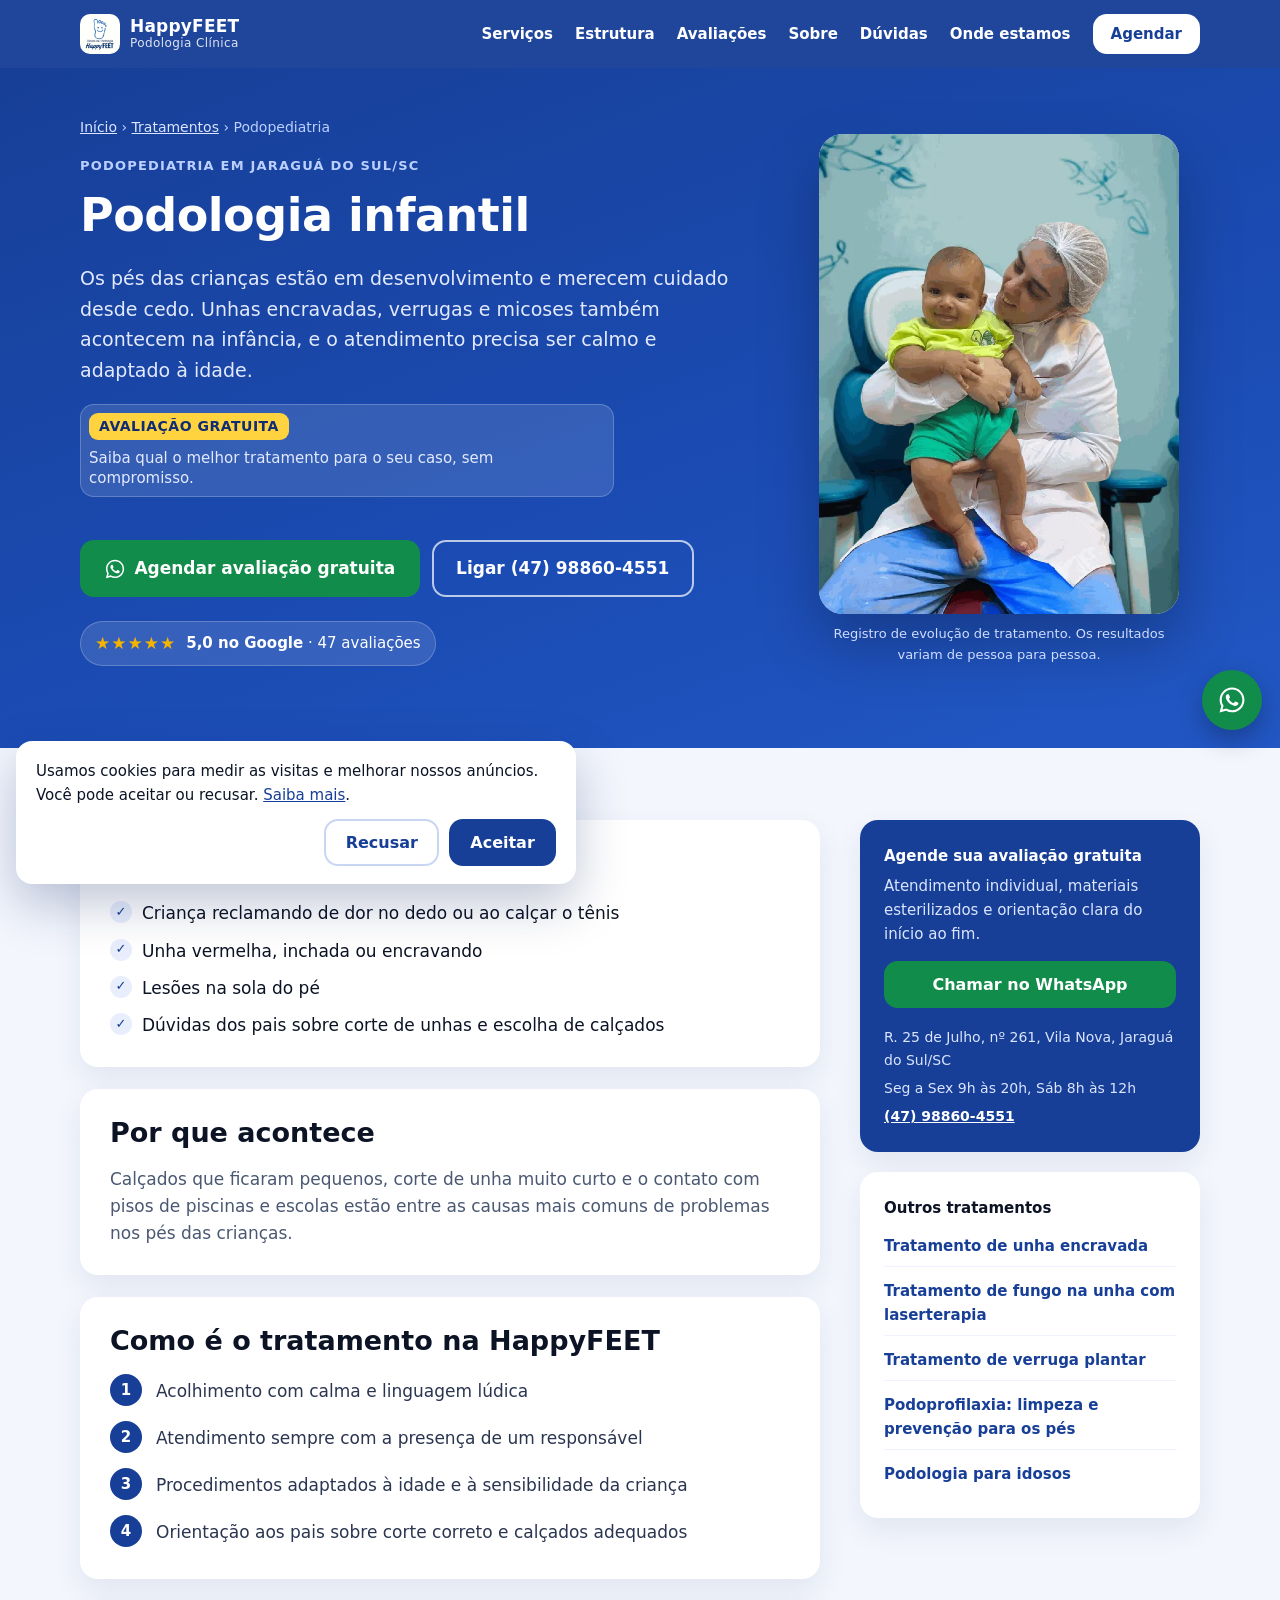
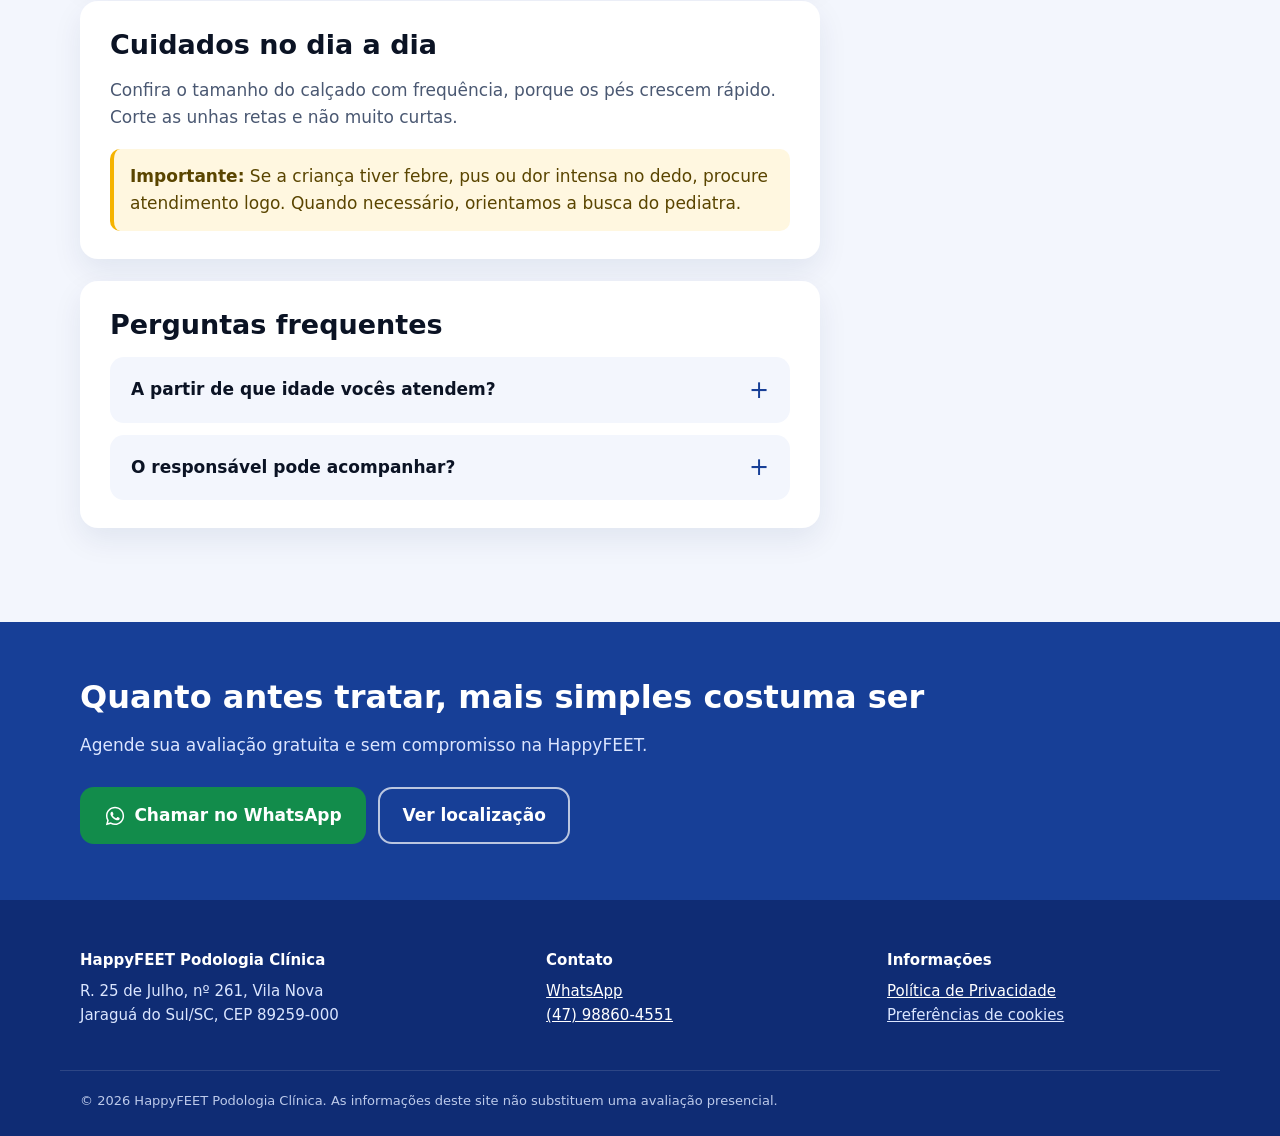
==== commit 7b6db02d: "Corrige endereço, rotas e WhatsApp da HappyFEET e redireciona o domínio antigo" ====
--- a/atendimento-infantil.html
+++ b/atendimento-infantil.html
@@ -5,15 +5,15 @@
   <meta name="viewport" content="width=device-width, initial-scale=1">
   <title>Podologia infantil em Jaraguá do Sul | HappyFEET Podologia Clínica</title>
   <meta name="description" content="Podologia infantil em Jaraguá do Sul/SC: cuidado de unhas de bebês e crianças, unha encravada infantil e orientação aos pais. Avaliação gratuita na HappyFEET.">
-  <link rel="canonical" href="https://happyfeet-podologia.netlify.app/atendimento-infantil.html">
+  <link rel="canonical" href="https://clinicahappyfeet.com.br/atendimento-infantil.html">
   <meta name="theme-color" content="#173f97">
   <meta property="og:type" content="article">
   <meta property="og:locale" content="pt_BR">
   <meta property="og:site_name" content="HappyFEET Podologia Clínica">
   <meta property="og:title" content="Podologia infantil em Jaraguá do Sul | HappyFEET">
   <meta property="og:description" content="Podologia infantil em Jaraguá do Sul/SC: cuidado de unhas de bebês e crianças, unha encravada infantil e orientação aos pais. Avaliação gratuita na HappyFEET.">
-  <meta property="og:url" content="https://happyfeet-podologia.netlify.app/atendimento-infantil.html">
-  <meta property="og:image" content="https://happyfeet-podologia.netlify.app/assets/og-image.jpg">
+  <meta property="og:url" content="https://clinicahappyfeet.com.br/atendimento-infantil.html">
+  <meta property="og:image" content="https://clinicahappyfeet.com.br/assets/og-image.jpg">
   <meta name="twitter:card" content="summary_large_image">
   <link rel="icon" type="image/png" sizes="32x32" href="assets/favicon-32.png">
   <link rel="apple-touch-icon" href="assets/apple-touch-icon.png">
@@ -43,7 +43,7 @@
       <a href="./#sobre">Sobre</a>
       <a href="./#duvidas">Dúvidas</a>
       <a href="./#local">Onde estamos</a>
-      <a class="btn btn-light nav-cta" href="https://wa.me/554788604551" data-wa="Olá! Gostaria de agendar uma avaliação gratuita para atendimento infantil." data-track="whatsapp_header_infantil" target="_blank" rel="noopener">Agendar</a>
+      <a class="btn btn-light nav-cta" href="https://wa.me/5547988604551" data-wa="Olá! Gostaria de agendar uma avaliação gratuita para atendimento infantil." data-track="whatsapp_header_infantil" target="_blank" rel="noopener">Agendar</a>
     </nav>
   </div>
 </header>
@@ -61,7 +61,7 @@
       <p class="lead">Os pés das crianças estão em desenvolvimento e merecem cuidado desde cedo. Unhas encravadas, verrugas e micoses também acontecem na infância, e o atendimento precisa ser calmo e adaptado à idade.</p>
       <p class="free-badge"><strong>Avaliação gratuita</strong> Saiba qual o melhor tratamento para o seu caso, sem compromisso.</p>
       <div class="hero-cta">
-        <a class="btn btn-whats btn-lg" href="https://wa.me/554788604551" data-wa="Olá! Gostaria de agendar uma avaliação gratuita para atendimento infantil." data-track="whatsapp_hero_infantil" target="_blank" rel="noopener">
+        <a class="btn btn-whats btn-lg" href="https://wa.me/5547988604551" data-wa="Olá! Gostaria de agendar uma avaliação gratuita para atendimento infantil." data-track="whatsapp_hero_infantil" target="_blank" rel="noopener">
           <svg aria-hidden="true" viewBox="0 0 24 24" width="22" height="22"><use href="#i-whats"/></svg>
           Agendar avaliação gratuita
         </a>
@@ -127,9 +127,9 @@
       <div class="aside-card">
         <p class="aside-title">Agende sua avaliação gratuita</p>
         <p>Atendimento individual, materiais esterilizados e orientação clara do início ao fim.</p>
-        <a class="btn btn-whats" href="https://wa.me/554788604551" data-wa="Olá! Gostaria de agendar uma avaliação gratuita para atendimento infantil." data-track="whatsapp_aside_infantil" target="_blank" rel="noopener">Chamar no WhatsApp</a>
+        <a class="btn btn-whats" href="https://wa.me/5547988604551" data-wa="Olá! Gostaria de agendar uma avaliação gratuita para atendimento infantil." data-track="whatsapp_aside_infantil" target="_blank" rel="noopener">Chamar no WhatsApp</a>
         <ul class="aside-info">
-          <li>R. 25 de Julho, nº 786, Vila Nova, Jaraguá do Sul/SC</li>
+          <li>R. 25 de Julho, nº 261, Vila Nova, Jaraguá do Sul/SC</li>
           <li>Seg a Sex 9h às 20h, Sáb 8h às 12h</li>
           <li><a href="tel:+5547988604551" data-track="telefone_aside_infantil">(47) 98860-4551</a></li>
         </ul>
@@ -155,7 +155,7 @@
       <p>Agende sua avaliação gratuita e sem compromisso na HappyFEET.</p>
     </div>
     <div class="cta-actions">
-      <a class="btn btn-whats btn-lg" href="https://wa.me/554788604551" data-wa="Olá! Gostaria de agendar uma avaliação gratuita para atendimento infantil." data-track="whatsapp_cta_infantil" target="_blank" rel="noopener">
+      <a class="btn btn-whats btn-lg" href="https://wa.me/5547988604551" data-wa="Olá! Gostaria de agendar uma avaliação gratuita para atendimento infantil." data-track="whatsapp_cta_infantil" target="_blank" rel="noopener">
         <svg aria-hidden="true" viewBox="0 0 24 24" width="22" height="22"><use href="#i-whats"/></svg>
         Chamar no WhatsApp
       </a>
@@ -170,11 +170,11 @@
   <div class="container footer-grid">
     <div>
       <p class="footer-brand">HappyFEET Podologia Clínica</p>
-      <p>R. 25 de Julho, nº 786, Vila Nova<br>Jaraguá do Sul/SC, CEP 89259-000</p>
+      <p>R. 25 de Julho, nº 261, Vila Nova<br>Jaraguá do Sul/SC, CEP 89259-000</p>
     </div>
     <div>
       <p class="footer-title">Contato</p>
-      <p><a href="https://wa.me/554788604551" data-wa data-track="whatsapp_footer_infantil" target="_blank" rel="noopener">WhatsApp</a><br>
+      <p><a href="https://wa.me/5547988604551" data-wa data-track="whatsapp_footer_infantil" target="_blank" rel="noopener">WhatsApp</a><br>
          <a href="tel:+5547988604551" data-track="telefone_footer_infantil">(47) 98860-4551</a></p>
     </div>
     <div>
@@ -188,7 +188,7 @@
   </div>
 </footer>
 
-<a class="whats-float" href="https://wa.me/554788604551" data-wa="Olá! Gostaria de agendar uma avaliação gratuita para atendimento infantil." data-track="whatsapp_flutuante_infantil" target="_blank" rel="noopener" aria-label="Agendar pelo WhatsApp">
+<a class="whats-float" href="https://wa.me/5547988604551" data-wa="Olá! Gostaria de agendar uma avaliação gratuita para atendimento infantil." data-track="whatsapp_flutuante_infantil" target="_blank" rel="noopener" aria-label="Agendar pelo WhatsApp">
   <svg aria-hidden="true" viewBox="0 0 24 24" width="30" height="30"><use href="#i-whats"/></svg>
 </a>
 
@@ -220,7 +220,7 @@
     "@context": "https://schema.org",
     "@type": "MedicalWebPage",
     "name": "Podologia infantil",
-    "url": "https://happyfeet-podologia.netlify.app/atendimento-infantil.html",
+    "url": "https://clinicahappyfeet.com.br/atendimento-infantil.html",
     "description": "Podologia infantil em Jaraguá do Sul/SC: cuidado de unhas de bebês e crianças, unha encravada infantil e orientação aos pais. Avaliação gratuita na HappyFEET.",
     "inLanguage": "pt-BR",
     "about": {
@@ -228,7 +228,7 @@
       "name": "Podologia infantil"
     },
     "publisher": {
-      "@id": "https://happyfeet-podologia.netlify.app/#clinica"
+      "@id": "https://clinicahappyfeet.com.br/#clinica"
     }
   },
   {
@@ -239,19 +239,19 @@
         "@type": "ListItem",
         "position": 1,
         "name": "Início",
-        "item": "https://happyfeet-podologia.netlify.app/"
+        "item": "https://clinicahappyfeet.com.br/"
       },
       {
         "@type": "ListItem",
         "position": 2,
         "name": "Tratamentos",
-        "item": "https://happyfeet-podologia.netlify.app/#servicos"
+        "item": "https://clinicahappyfeet.com.br/#servicos"
       },
       {
         "@type": "ListItem",
         "position": 3,
         "name": "Podologia infantil",
-        "item": "https://happyfeet-podologia.netlify.app/atendimento-infantil.html"
+        "item": "https://clinicahappyfeet.com.br/atendimento-infantil.html"
       }
     ]
   },
